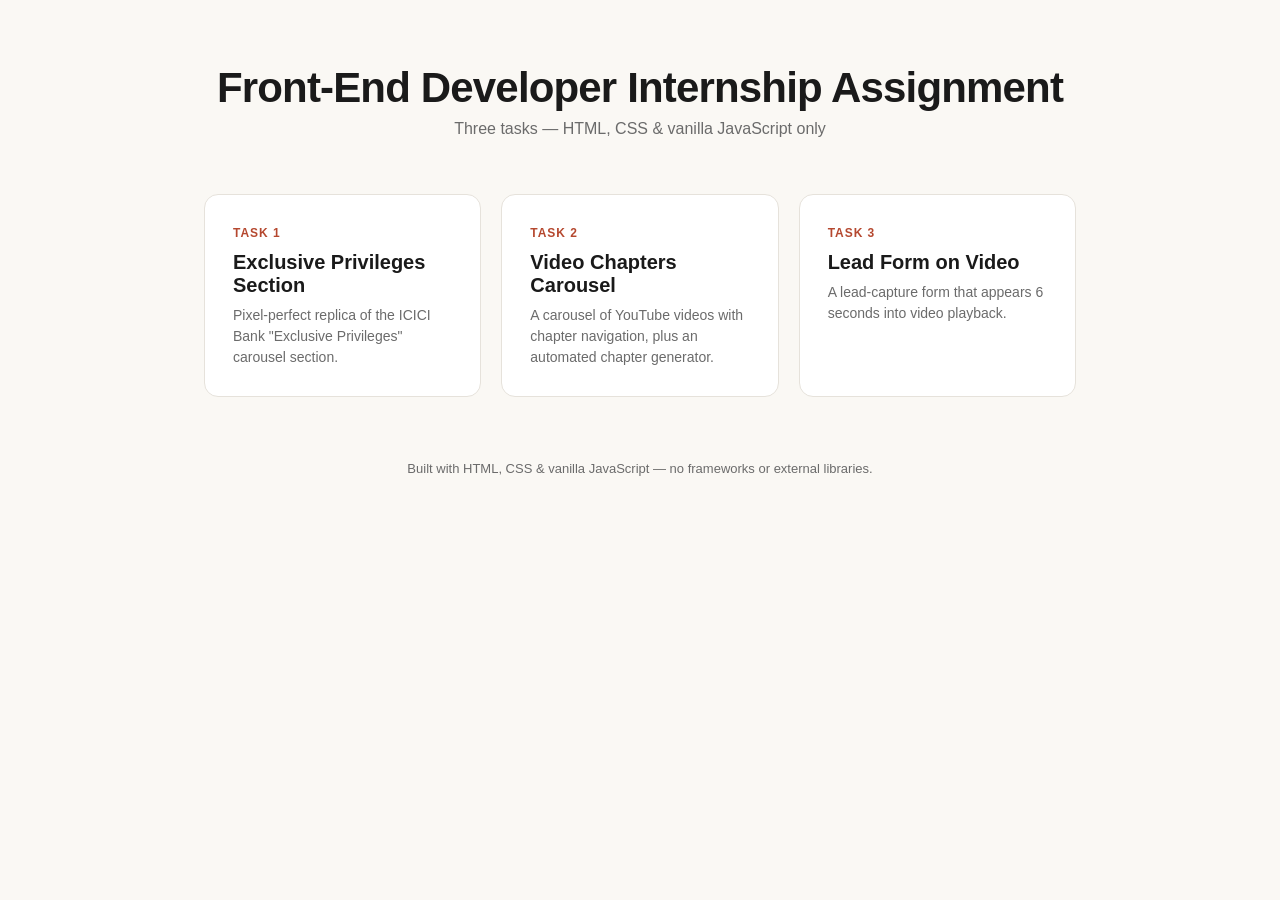
==== index.html @ cc9add9e "first commit" ====
<!DOCTYPE html>
<html lang="en">
<head>
<meta charset="UTF-8" />
<meta name="viewport" content="width=device-width, initial-scale=1.0" />
<title>Front-End Internship Assignment</title>
<style>
  :root{
    --ink:#1a1a1a;
    --muted:#6b6b6b;
    --line:#e6e2db;
    --accent:#b5482f;
    --bg:#faf8f4;
  }
  *{box-sizing:border-box;}
  body{
    margin:0;
    font-family:-apple-system,BlinkMacSystemFont,"Segoe UI",Roboto,Helvetica,Arial,sans-serif;
    background:var(--bg);
    color:var(--ink);
  }
  header{
    padding:64px 24px 32px;
    text-align:center;
  }
  header h1{
    font-size:clamp(28px,4vw,42px);
    margin:0 0 8px;
    letter-spacing:-0.02em;
  }
  header p{
    color:var(--muted);
    margin:0;
    font-size:16px;
  }
  main{
    max-width:920px;
    margin:0 auto;
    padding:24px;
    display:grid;
    gap:20px;
    grid-template-columns:repeat(auto-fit,minmax(260px,1fr));
  }
  .card{
    background:#fff;
    border:1px solid var(--line);
    border-radius:14px;
    padding:28px;
    text-decoration:none;
    color:var(--ink);
    display:block;
    transition:transform .2s ease, box-shadow .2s ease, border-color .2s ease;
  }
  .card:hover{
    transform:translateY(-4px);
    box-shadow:0 12px 28px rgba(0,0,0,0.08);
    border-color:var(--accent);
  }
  .card .tag{
    font-size:12px;
    font-weight:700;
    letter-spacing:.08em;
    text-transform:uppercase;
    color:var(--accent);
  }
  .card h2{
    margin:10px 0 8px;
    font-size:20px;
  }
  .card p{
    margin:0;
    color:var(--muted);
    font-size:14px;
    line-height:1.5;
  }
  footer{
    text-align:center;
    color:var(--muted);
    font-size:13px;
    padding:40px 24px 60px;
  }
</style>
</head>
<body>
  <header>
    <h1>Front-End Developer Internship Assignment</h1>
    <p>Three tasks &mdash; HTML, CSS &amp; vanilla JavaScript only</p>
  </header>
  <main>
    <a class="card" href="task1/index.html">
      <span class="tag">Task 1</span>
      <h2>Exclusive Privileges Section</h2>
      <p>Pixel-perfect replica of the ICICI Bank "Exclusive Privileges" carousel section.</p>
    </a>
    <a class="card" href="task2/index.html">
      <span class="tag">Task 2</span>
      <h2>Video Chapters Carousel</h2>
      <p>A carousel of YouTube videos with chapter navigation, plus an automated chapter generator.</p>
    </a>
    <a class="card" href="task3/index.html">
      <span class="tag">Task 3</span>
      <h2>Lead Form on Video</h2>
      <p>A lead-capture form that appears 6 seconds into video playback.</p>
    </a>
  </main>
  <footer>Built with HTML, CSS &amp; vanilla JavaScript &mdash; no frameworks or external libraries.</footer>
</body>
</html>
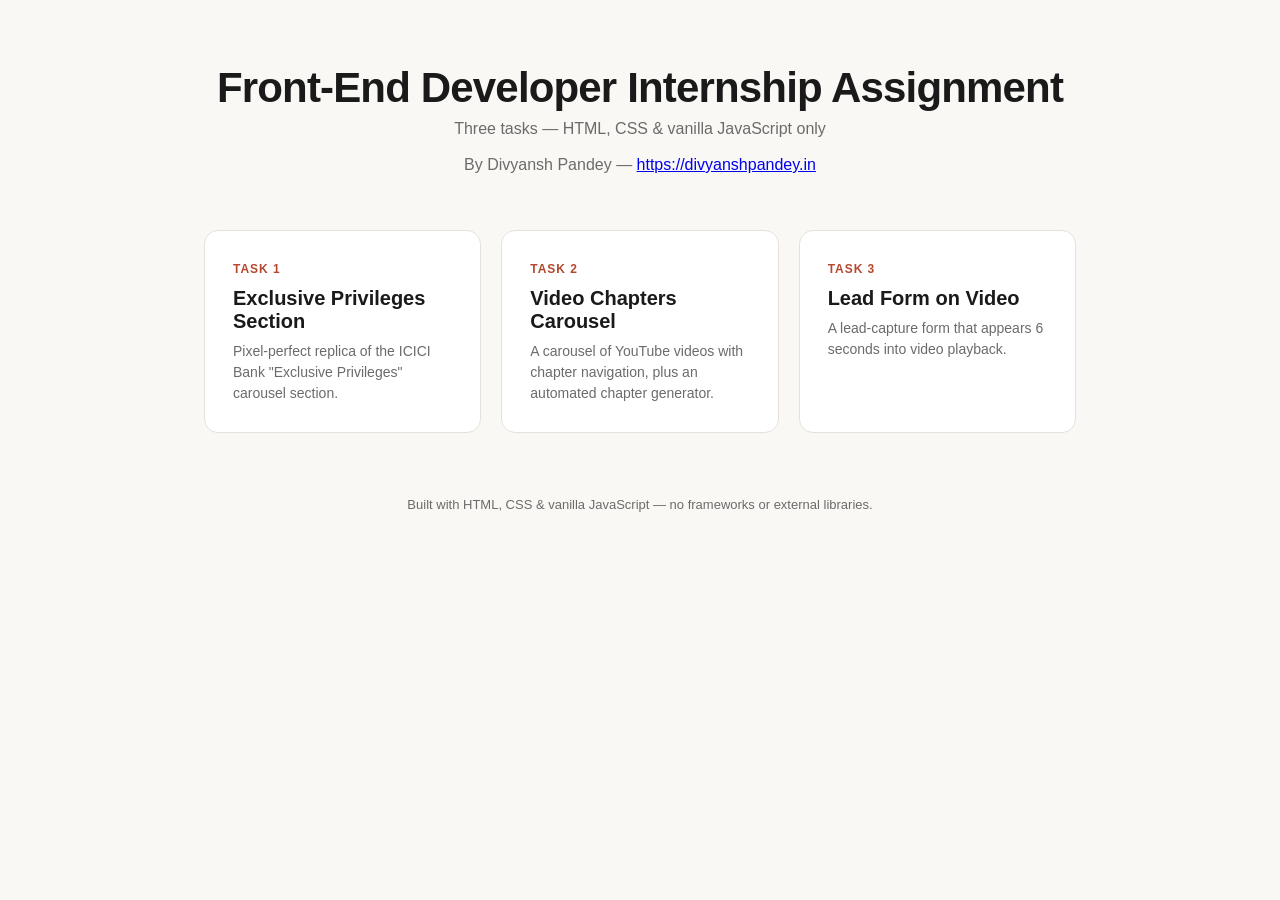
==== commit 80cddcb7: "clarifications added" ====
--- a/index.html
+++ b/index.html
@@ -84,7 +84,13 @@
 <body>
   <header>
     <h1>Front-End Developer Internship Assignment</h1>
-    <p>Three tasks &mdash; HTML, CSS &amp; vanilla JavaScript only</p>
+    <p>Three tasks &mdash; HTML, CSS &amp; vanilla JavaScript only</p><br />
+    <p>
+  By Divyansh Pandey —
+  <a href="https://divyanshpandey.in" target="_blank" rel="noopener noreferrer">
+    https://divyanshpandey.in
+  </a>
+</p>
   </header>
   <main>
     <a class="card" href="task1/index.html">
